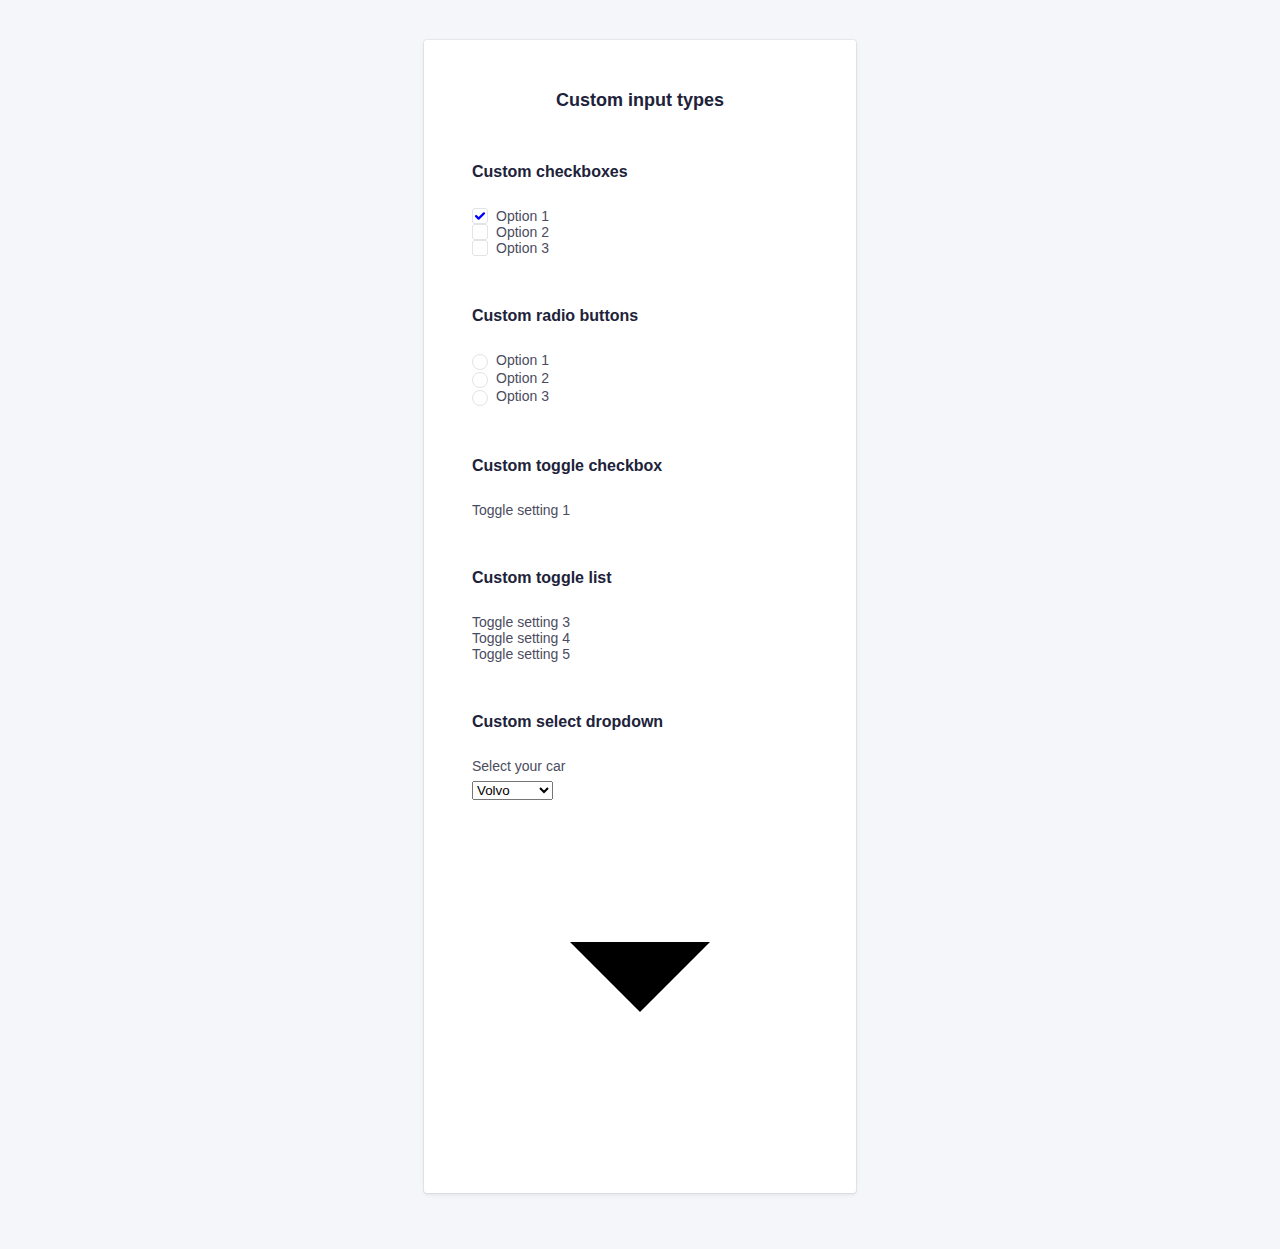
==== inputs.html @ 71c22b95 "les" ====
<!DOCTYPE html>
<html lang="en">
  <head>
    <meta charset="utf-8" />
    <meta http-equiv="x-ua-compatible" content="ie=edge" />
    <title>Blockport - Custom input types</title>
    <meta name="description" content="This is my HTML5 boilerplate." />
    <meta name="viewport" content="width=device-width, initial-scale=1.0" />
    <meta name="msapplication-TileColor" content="#3385FF" />
    <meta name="theme-color" content="#3385FF" />

    <link rel="apple-touch-icon" sizes="180x180" href="apple-touch-icon.png" />
    <link rel="icon" type="image/png" sizes="32x32" href="favicon-32x32.png" />
    <link rel="icon" type="image/png" sizes="16x16" href="favicon-16x16.png" />
    <link rel="manifest" href="site.webmanifest" />
    <link rel="mask-icon" href="safari-pinned-tab.svg" color="#3385FF" />

    <link rel="stylesheet" href="css/normalize.css" />
    <link rel="stylesheet" href="css/screen.css" />
    <script type="text/javascript">
      function togglePassword() {
        var passwordInput = document.querySelector(".js-password-input");

        if (passwordInput.type === "password") {
          passwordInput.type = "text";
        } else {
          passwordInput.type = "password";
        }
      }
    </script>
  </head>
  <body>
    <section class="o-row o-row--lg o-row--login o-row--beta">
      <div class="o-container u-max-width-xs">
        <form class="c-card" action="#">
          <div class="c-card__body">
            <h2 class="c-card__title">Custom input types</h2>
            <div class="o-section">
              <!-- Custom checkboxes -->
              <h5>Custom checkboxes</h5>
              <ul class="o-list c-option-list">
                <li
                  class="c-form-field c-form-field--option c-option-list__item"
                >
                  <input
                    class="o-hide-accessible c-option c-option--hidden"
                    type="checkbox"
                    id="checkbox1"
                    checked
                  />
                  <label
                    class="c-label c-label--option c-custom-option"
                    for="checkbox1"
                  >
                    <span
                      class="c-custom-option__fake-input c-custom-option__fake-input--checkbox"
                    >
                      <svg
                        class="c-custom-option__symbol"
                        xmlns="http://www.w3.org/2000/svg"
                        viewBox="0 0 9 6.75"
                      >
                        <path
                          d="M4.75,9.5a1,1,0,0,1-.707-.293l-2.25-2.25A1,1,0,1,1,3.207,5.543L4.75,7.086,8.793,3.043a1,1,0,0,1,1.414,1.414l-4.75,4.75A1,1,0,0,1,4.75,9.5"
                          transform="translate(-1.5 -2.75)"
                        />
                      </svg>
                    </span>
                    Option 1
                  </label>
                </li>
                <li
                  class="c-form-field c-form-field--option c-option-list__item"
                >
                  <input
                    class="o-hide-accessible c-option c-option--hidden"
                    type="checkbox"
                    id="checkbox2"
                  />
                  <label
                    class="c-label c-label--option c-custom-option"
                    for="checkbox2"
                  >
                    <span
                      class="c-custom-option__fake-input c-custom-option__fake-input--checkbox"
                    >
                      <svg
                        class="c-custom-option__symbol"
                        xmlns="http://www.w3.org/2000/svg"
                        viewBox="0 0 9 6.75"
                      >
                        <path
                          d="M4.75,9.5a1,1,0,0,1-.707-.293l-2.25-2.25A1,1,0,1,1,3.207,5.543L4.75,7.086,8.793,3.043a1,1,0,0,1,1.414,1.414l-4.75,4.75A1,1,0,0,1,4.75,9.5"
                          transform="translate(-1.5 -2.75)"
                        />
                      </svg>
                    </span>
                    Option 2
                  </label>
                </li>
                <li
                  class="c-form-field c-form-field--option c-option-list__item"
                >
                  <input
                    class="o-hide-accessible c-option c-option--hidden"
                    type="checkbox"
                    id="checkbox3"
                  />
                  <label
                    class="c-label c-label--option c-custom-option"
                    for="checkbox3"
                  >
                    <span
                      class="c-custom-option__fake-input c-custom-option__fake-input--checkbox"
                    >
                      <svg
                        class="c-custom-option__symbol"
                        xmlns="http://www.w3.org/2000/svg"
                        viewBox="0 0 9 6.75"
                      >
                        <path
                          d="M4.75,9.5a1,1,0,0,1-.707-.293l-2.25-2.25A1,1,0,1,1,3.207,5.543L4.75,7.086,8.793,3.043a1,1,0,0,1,1.414,1.414l-4.75,4.75A1,1,0,0,1,4.75,9.5"
                          transform="translate(-1.5 -2.75)"
                        />
                      </svg>
                    </span>
                    Option 3
                  </label>
                </li>
              </ul>
            </div>
            <div class="o-section">
              <!-- Custom radio buttons -->
              <h5>Custom radio buttons</h5>
              <ul class="o-list c-option-list">
                <li
                  class="c-form-field c-form-field--option c-option-list__item"
                >
                  <input
                    class="o-hide-accessible c-option c-option--hidden"
                    type="radio"
                    name="radios"
                    id="radio1"
                  />
                  <label
                    class="c-label c-label--option c-custom-option"
                    for="radio1"
                  >
                    <span
                      class="c-custom-option__fake-input c-custom-option__fake-input--radio"
                    >
                      <span class="c-custom-option__symbol"></span>
                    </span>
                    Option 1
                  </label>
                </li>
                <li
                  class="c-form-field c-form-field--option c-option-list__item"
                >
                  <input
                    class="o-hide-accessible c-option c-option--hidden"
                    type="radio"
                    name="radios"
                    id="radio2"
                  />
                  <label
                    class="c-label c-label--option c-custom-option"
                    for="radio2"
                  >
                    <span
                      class="c-custom-option__fake-input c-custom-option__fake-input--radio"
                    >
                      <span class="c-custom-option__symbol"></span>
                    </span>
                    Option 2
                  </label>
                </li>
                <li
                  class="c-form-field c-form-field--option c-option-list__item"
                >
                  <input
                    class="o-hide-accessible c-option c-option--hidden"
                    type="radio"
                    name="radios"
                    id="radio3"
                  />
                  <label
                    class="c-label c-label--option c-custom-option"
                    for="radio3"
                  >
                    <span
                      class="c-custom-option__fake-input c-custom-option__fake-input--radio"
                    >
                      <span class="c-custom-option__symbol"></span>
                    </span>
                    Option 3
                  </label>
                </li>
              </ul>
            </div>
            <div class="o-section">
              <!-- Custom toggle checkboxes -->
              <h5>Custom toggle checkbox</h5>
              <p class="c-form-field c-form-field--option">
                <input
                  class="o-hide-accessible c-option c-option--hidden"
                  type="checkbox"
                  id="toggle1"
                />
                <label
                  class="c-label c-label--option c-custom-toggle"
                  for="toggle1"
                >
                  <span class="c-custom-toggle__fake-input"> </span>
                  Toggle setting 1
                </label>
              </p>
            </div>
            <div class="o-section">
              <h5>Custom toggle list</h5>
              <ul class="o-list c-toggle-list">
                <li
                  class="c-form-field c-form-field--option c-toggle-list__item"
                >
                  <input
                    class="o-hide-accessible c-option c-option--hidden"
                    type="checkbox"
                    id="toggle3"
                  />
                  <label
                    class="c-label c-label--option c-custom-toggle c-custom-toggle--inverted"
                    for="toggle3"
                  >
                    <span class="c-custom-toggle__fake-input"> </span>
                    Toggle setting 3
                  </label>
                </li>
                <li
                  class="c-form-field c-form-field--option c-toggle-list__item"
                >
                  <input
                    class="o-hide-accessible c-option c-option--hidden"
                    type="checkbox"
                    id="toggle4"
                    checked
                  />
                  <label
                    class="c-label c-label--option c-custom-toggle c-custom-toggle--inverted"
                    for="toggle4"
                  >
                    <span class="c-custom-toggle__fake-input"> </span>
                    Toggle setting 4
                  </label>
                </li>
                <li
                  class="c-form-field c-form-field--option c-toggle-list__item"
                >
                  <input
                    class="o-hide-accessible c-option c-option--hidden"
                    type="checkbox"
                    id="toggle5"
                  />
                  <label
                    class="c-label c-label--option c-custom-toggle c-custom-toggle--inverted"
                    for="toggle5"
                  >
                    <span class="c-custom-toggle__fake-input"> </span>
                    Toggle setting 5
                  </label>
                </li>
              </ul>
            </div>
            <div class="o-section">
              <!-- Custom select -->
              <h5>Custom select dropdown</h5>
              <p class="c-form-field">
                <label class="c-label" for="select1"> Select your car </label>
                <span class="c-custom-select">
                  <select
                    class="c-custom-select__input"
                    class=""
                    name="select1"
                    id="select1"
                  >
                    <option value="volvo">Volvo</option>
                    <option value="saab">Saab</option>
                    <option value="mercedes">Mercedes</option>
                    <option value="audi">Audi</option>
                  </select>
                  <svg
                    class="c-custom-select__symbol"
                    xmlns="http://www.w3.org/2000/svg"
                    viewBox="0 0 24 24"
                  >
                    <path d="M7,10l5,5,5-5Z" />
                  </svg>
                </span>
              </p>
            </div>
          </div>
        </form>
      </div>
    </section>
  </body>
</html>
---- css/screen.css ----
/*------------------------------------*\
#FONTS
\*------------------------------------*/

@font-face {
  font-family: "Inter Web";
  font-weight: 400;
  src: url("../fonts/Inter-Regular.woff2") format("woff2");
}

@font-face {
  font-family: "Inter Web";
  font-weight: 600;
  src: url("../fonts/Inter-SemiBold.woff2") format("woff2");
}

/*------------------------------------*\
#Variables
\*------------------------------------*/

:root {
  /* colors */
  --global-color-alpha-light: #4f95ff;
  --global-color-alpha: #3385ff;
  --global-color-alpha-dark: #2e77e6;
  --global-color-alpha-x-dark: #1b4186;
  --global-color-alpha-transparent: #3385ffbf;
  --global-color-alpha-x-transparent: #3385ff4d;

  --global-color-neutral-xxxx-light: #f5f6fa;
  --global-color-neutral-xxx-light: #e2e3e7;
  --global-color-neutral-xx-light: #caccd4;
  --global-color-neutral-x-light: #b5b6c0;
  --global-color-neutral-light: #a0a1ad;
  --global-color-neutral: #8b8c9a;
  --global-color-neutral-dark: #757787;
  --global-color-neutral-x-dark: #606274;
  --global-color-neutral-xx-dark: #4b4c60;
  --global-color-neutral-xxx-dark: #35374d;
  --global-color-neutral-xxxx-dark: #20223a;

  /* border stuff */
  --global-borderRadius: 3px;
  --global-borderWidth: 1px;
  --global-input-backgroundColor: White;
  --global-input-color: var(--global-color-neutral-xxxx-dark);
  --global-input-borderColor: var(--global-color-neutral-xxx-light);
  --global-input-hover-borderColor: var(--global-color-neutral-xx-light);
  --global-input-focus-borderColor: var(--global-color-alpha);
  --global-input-boxShadow: 0 0 0 3px var(--global-color-alpha-x-transparent);

  /* transitions */
  --global-transitionTiming-alpha: 0.1s ease-out;
  --global-transition: opacity 200ms ease-in 100ms;

  /* Baseline settings */
  --global-baseline: 8px;
  --global-whitespace: calc(var(--global-baseline) * 3); /* = 24px */

  --global-whitespace-xs: calc(var(--global-baseline) / 2); /* = 4px */
  --global-whitespace-sm: calc(var(--global-baseline) * 1); /*  = 8px */
  --global-whitespace-md: calc(var(--global-baseline) * 2); /*  = 16px */
  --global-whitespace-lg: calc(var(--global-baseline) * 4); /*  = 32px */
  --global-whitespace-xl: calc(var(--global-whitespace) * 2); /*  = 48px */
  --global-whitespace-xxl: calc(var(--global-whitespace) * 3); /*  = 72px */
}

/*------------------------------------*\
#GENERIC
\*------------------------------------*/

/*
    Generic: Page
    ---
    Global page styles + universal box-sizing:
*/

html {
  font-size: 16px;
  line-height: 1.5;
  font-family: "Inter Web", Helvetica, arial, sans-serif;
  color: var(--global-color-neutral-xxxx-dark);
  background-color: var(--global-color-neutral-xxxx-light);
  box-sizing: border-box;
  -webkit-font-smoothing: antialiased;
  -moz-osx-font-smoothing: grayscale;
}

*,
*:before,
*:after {
  box-sizing: inherit;
}

/*
* Remove text-shadow in selection highlight:
* https://twitter.com/miketaylr/status/12228805301
*
* Customize the background color to match your design.
*/

::-moz-selection {
  background: var(--global-color-alpha);
  color: white;
  text-shadow: none;
}

::selection {
  background: var(--global-color-alpha);
  color: white;
  text-shadow: none;
}

/*------------------------------------*\
#Elements
\*------------------------------------*/

/*
Elements: Images
---
Default markup for images to make them responsive
*/

img {
  max-width: 100%;
  vertical-align: top;
}

/*
    Elements: typography
    ---
    Default markup for typographic elements
*/

h1,
h2,
h3 {
  font-weight: 700;
}

h1 {
  font-size: 36px;
  line-height: calc(var(--global-baseline) * 6);
  margin: 0 0 var(--global-whitespace);
}

h2 {
  font-size: 32px;
  line-height: calc(var(--global-baseline) * 5);
  margin: 0 0 var(--global-whitespace);
}

h3 {
  font-size: 26px;
  line-height: calc(var(--global-baseline) * 4);
  margin: 0 0 var(--global-whitespace);
}

h4,
h5,
h6 {
  font-size: 16px;
  font-weight: 600;
  line-height: calc(var(--global-baseline) * 3);
  margin: 0 0 var(--global-whitespace);
}

p,
ol,
ul,
dl,
table,
address,
figure {
  margin: 0 0 var(--global-whitespace);
}

ul,
ol {
  padding-left: var(--global-whitespace);
}

li ul,
li ol {
  margin-bottom: 0;
}

blockquote {
  font-style: normal;
  font-size: 23px;
  line-height: calc(var(--global-baseline) * 6);
  margin: 0 0 var(--global-whitespace);
}

blockquote * {
  font-size: inherit;
  line-height: inherit;
}

figcaption {
  font-weight: 400;
  font-size: 12px;
  line-height: calc(var(--global-baseline) * 2);
  margin-top: var(--global-whitespace-xxs);
}

hr {
  border: 0;
  height: var(--global-borderWidth);
  background: LightGrey;
  margin: 0 0 var(--global-whitespace);
}

a,
a:visited {
  transition: all var(--global-transitionTiming-alpha);
  color: var(--global-color-alpha);
  outline-color: var(--global-link-BoxShadowColor);
  outline-width: medium;
  outline-offset: 2px;
}

a:hover,
a:focus {
  color: var(--global-color-alpha-light);
}

a:active {
  color: var(--global-color-alpha-dark);
}

label,
input {
  display: block;
}

input::placeholder {
  color: var(--global-color-neutral-x-light);
}

/*------------------------------------*\
#OBJECTS
\*------------------------------------*/

/*
    Objects: Row
    ---
    Creates a horizontal row that stretches the viewport and adds padding around children
*/

.o-row {
  position: relative;
  padding: var(--global-whitespace) var(--global-whitespace) 0;
}

.o-row--login {
  min-height: 100vh;
  display: -webkit-flex;
  display: -ms-flex;
  display: flex;
  -ms-align-items: center;
  align-items: center;
}

/* size modifiers */

.o-row--lg {
  padding-top: var(--global-whitespace-lg);
  padding-bottom: var(--global-whitespace);
}

@media (min-width: 768px) {
  .o-row {
    padding-left: var(--global-whitespace-lg);
    padding-right: var(--global-whitespace-lg);
  }
}

/*
    Objects: Container
    ---
    Creates a horizontal container that sets de global max-width
*/

.o-container {
  margin-left: auto;
  margin-right: auto;
  max-width: 79.5em; /* 79.5 * 16px = 1272 */
  width: 100%;
}

/*
    Objects: section
    ---
    Creates vertical whitespace between adjacent sections inside a row
*/

.o-section {
  position: relative;
}

.o-section + .o-section {
  padding-top: var(--global-whitespace);
}

@media (min-width: 768px) {
  .o-section--lg + .o-section--lg,
  .o-section--xl + .o-section--xl {
    padding-top: var(--global-whitespace-lg);
  }
}

@media (min-width: 992px) {
  .o-section--xl + .o-section--xl {
    padding-top: var(--global-whitespace-xxl);
  }
}

/*
    Objects: Layout
    ---
    The layout object provides us with a column-style layout system. This object
    contains the basic structural elements, but classes should be complemented
    with width utilities
*/

.o-layout {
  display: -webkit-flex;
  display: -ms-flexbox;
  display: flex;
  flex-wrap: wrap;
}

.o-layout__item {
  width: 100%;
}

/* gutter modifiers, these affect o-layout__item too */

.o-layout--gutter {
  margin: 0 -12px;
}

.o-layout--gutter > .o-layout__item {
  padding: 0 12px;
}

.o-layout--gutter-sm {
  margin: 0 -6px;
}

.o-layout--gutter-sm > .o-layout__item {
  padding: 0 6px;
}

.o-layout--gutter-lg {
  margin: 0 calc(var(--global-whitespace) * -1);
}

.o-layout--gutter-lg > .o-layout__item {
  padding: 0 var(--global-whitespace);
}

.o-layout--gutter-xl {
  margin: 0 calc(var(--global-whitespace-lg) * -1);
}

.o-layout--gutter-xl > .o-layout__item {
  padding: 0 var(--global-whitespace-lg);
}

/* reverse horizontal row modifier */

.o-layout--row-reverse {
  flex-direction: row-reverse;
}

/* Horizontal alignment modifiers*/

.o-layout--justify-start {
  justify-content: flex-start;
}

.o-layout--justify-end {
  justify-content: flex-end;
}

.o-layout--justify-center {
  justify-content: center;
}

.o-layout--justify-space-around {
  justify-content: space-around;
}

.o-layout--justify-space-evenly {
  justify-content: space-evenly;
}

.o-layout--justify-space-between {
  justify-content: space-between;
}

/* Vertical alignment modifiers */

.o-layout--align-start {
  align-items: flex-start;
}

.o-layout--align-end {
  align-items: flex-end;
}

.o-layout--align-center {
  align-items: center;
}

.o-layout--align-baseline {
  align-items: baseline;
}

/* Vertical alignment modifiers that only work if there is one than one flex item */

.o-layout--align-content-start {
  align-content: start;
}

.o-layout--align-content-end {
  align-content: end;
}

.o-layout--align-content-center {
  align-content: center;
}

.o-layout--align-content-space-around {
  align-content: space-around;
}

.o-layout--align-content-space-between {
  align-content: space-between;
}

/*
    Objects: List
    ---
    Small reusable object to remove default list styling from lists
*/

.o-list {
  list-style: none;
  padding: 0;
}

/*
    Object: Button reset
    ---
    Small button reset object
*/

.o-button-reset {
  border: none;
  margin: 0;
  padding: 0;
  width: auto;
  overflow: visible;
  background: transparent;

  /* inherit font & color from ancestor */
  color: inherit;
  font: inherit;

  /* Normalize `line-height`. Cannot be changed from `normal` in Firefox 4+. */
  line-height: normal;

  /* Corrects font smoothing for webkit */
  -webkit-font-smoothing: inherit;
  -moz-osx-font-smoothing: inherit;

  /* Corrects inability to style clickable `input` types in iOS */
  -webkit-appearance: none;
}

/*
    Object: Hide accessible
    ---
    Accessibly hide any element
*/

.o-hide-accessible {
  position: absolute;
  width: 1px;
  height: 1px;
  padding: 0;
  margin: -1px;
  overflow: hidden;
  clip: rect(0, 0, 0, 0);
  border: 0;
}

/*------------------------------------*\
#COMPONENTS
\*------------------------------------*/

/*
    Component: Logo
    ---
    Website main logo
*/

.c-logo {
  height: var(--global-whitespace);
  display: flex;
  align-items: center;
  justify-content: center;
  margin-bottom: var(--global-whitespace-lg);
}

.c-logo__symbol {
  height: 100%;
}

.c-logo__path--1 {
  fill: var(--global-color-neutral-xxxx-dark);
}

.c-logo__path--2 {
  fill: var(--global-color-alpha);
}

.c-logo__path--3 {
  fill: var(--color-alpha-x-dark);
}

/*
    Component: Card
    ---
    Card with box shadow
*/

.c-card {
  background-color: White;
  margin-bottom: var(--global-whitespace);
  border-radius: var(--global-borderRadius);
  box-shadow: 0 0 0 var(--global-borderWidth) rgba(0, 0, 0, 0.05),
    0 2px 4px rgba(0, 0, 0, 0.075);
  overflow: hidden;
}

/* Add padding to child for more flexibility */
.c-card__body,
.c-card__footer {
  padding: var(--global-whitespace);
}

.c-card__footer {
  text-align: center;
  border-top: var(--global-borderWidth) solid
    var(--global-color-neutral-xxx-light);
}

.c-card__title {
  text-align: center;
  font-size: 18px;
  line-height: calc(var(--global-baseline) * 3);
  font-weight: 600;
}

/* This allows c-card__body and __footer to have equal padding everywhere */

.c-card__body > *:last-child,
.c-card__footer > *:last-child,
.c-card__body > *:last-child > *:last-child,
.c-card__footer > *:last-child > *:last-child {
  margin-bottom: 0;
}

@media (min-width: 27em) {
  .c-card__body {
    padding: var(--global-whitespace-xl);
  }

  .c-card__title {
    margin-bottom: var(--global-whitespace-xl);
  }
}

/*
    Component: Forms
    ---
    Everything form related here
*/

.c-form-field--option {
  display: -webkit-flex;
  display: -ms-flex;
  display: flex;
  -ms-align-items: center;
  align-items: center;
}

/*
    Component: Input
    ---
    Class to put on all input="text" like form inputs
*/

.c-input {
  -webkit-appearance: none;
  -moz-appearance: none;
  appearance: none;
  width: 100%;
  border: var(--global-borderWidth) solid var(--global-color-neutral-xxx-light);
  border-radius: var(--global-borderRadius);
  color: var(--global-color-neutral-xxxx-dark);
  background-color: White;
  font-family: inherit;
  font-size: 16px;
  line-height: calc(var(--global-baseline) * 3);
  padding: calc(var(--global-baseline) * 1.5 - var(--global-borderWidth))
    var(--global-whitespace-md);
  outline: none;
  transition: border var(--global-transition-timing-alpha);
}

.c-input:hover {
  border-color: var(--global-input-hover-borderColor);
}

.c-input:focus,
.c-input:active {
  border-color: var(--global-input-focus-borderColor);
  box-shadow: 0 0 0 3px var(--global-input-boxShadow);
}

/* option input for checkboxes and radio buttons */

.c-option {
  margin-right: var(--global-whitespace-sm);
}

.c-custom-option {
  display: flex;
  align-items: baseline;
}

.c-custom-option__symbol {
  /*display: block;*/
  opacity: 0;
  transition: var(--global-transition);
}

.c-custom-option__fake-input {
  display: flex;
  justify-content: center;
  align-items: center;
  width: 16px;
  height: 16px;
  border: 1px solid;
  border-color: var(--global-input-borderColor);
  margin-right: 8px;
  box-shadow: 0 0 0 3px var(--global-input-boxShadow);
}

.c-custom-option__fake-input--checkbox {
  border-radius: var(--global-borderRadius);
}

.c-custom-option__fake-input--radio {
  border-radius: 100%;
}

.c-custom-option__fake-input:hover {
  border: 2px solid;
  border-color: var(--global-input-hover-borderColor);
}

.c-custom-option__fake-input:focus,
.c-custom-option__fake-input:active {
  border: 2px solid;
  border-color: var(--global-color-alpha);
  box-shadow: 0 0 0 3px var(--global-input-boxShadow);
}

.c-custom-option__fake-input--checkbox .c-custom-option__symbol {
  width: 10px;
  height: 10px;
  color: var(--global-color-alpha);
}

.c-custom-option__fake-input--radio .c-custom-option__symbol {
  height: 6px;
  width: 6px;
  background-color: var(--global-color-alpha);
  border-radius: 100%;
}

.c-option--hidden:checked + .c-custom-option .c-custom-option__symbol {
  fill: blue;
  opacity: 1;
  transform: rotate(1turn);
}
.c-option--hidden:focus + .c-custom-option .c-custom-option__symbol {
  border-color: var(--global-input-focus-borderColor);
  box-shadow: 0 0 0 3px var(--global-input-boxShadow);
}
.c-option--hidden:active + .c-custom-option .c-custom-option__symbol {
  border-color: var(--global-input-focus-borderColor);
  box-shadow: 0 0 0 3px var(--global-input-boxShadow);
}

/*
    Component: Label
    ---
    Class to put on all form labels
*/

.c-label {
  margin-bottom: 0;
  font-size: 14px;
  padding-bottom: var(--global-whitespace-xs);
  line-height: calc(var(--global-baseline) * 2);
  color: var(--global-color-neutral-xx-dark);
}

.c-label--option {
  padding-bottom: 0;
}

/*
    Component: Button
    ---
    Class to put on form buttons or
*/

.c-button {
  font-size: 16px;
  font-weight: 700;
  border-radius: var(--global-borderRadius);
  border: var(--global-borderWidth) solid var(--global-color-alpha-dark);
  background-color: var(--global-color-alpha);
  color: #fff;
  padding: calc(var(--global-baseline) * 1.5 - var(--global-borderWidth))
    var(--global-whitespace-md);
  line-height: calc(var(--global-baseline) * 3);
  width: 100%;
  outline: none;
  transition: all var(--global-transition-timing-alpha);
}

.c-button:hover {
  background-color: var(--global-color-alpha-light);
}

.c-button:focus {
  box-shadow: 0 0 0 3px var(--global-color-alpha-x-transparent);
}

.c-button:active {
  background-color: var(--global-color-alpha-dark);
  box-shadow: none;
}

/*------------------------------------*\
#UTILITIES
\*------------------------------------*/

/*
    Utilities: color
    ---
    Utility classes to put specific colors onto elements
*/

.u-color-neutral {
  color: var(--global-color-neutral);
}

.u-color-neutral-dark {
  color: var(--global-color-neutral-dark);
}

/*
    Utilities: spacing
    ---
    Utility classes to put specific margins and paddings onto elements
*/

.u-pt-clear {
  padding-top: 0 !important;
}

.u-mb-clear {
  margin-bottom: 0 !important;
}

.u-mb-xs {
  margin-bottom: var(--global-whitespace-xs) !important;
}

.u-mb-sm {
  margin-bottom: var(--global-whitespace-sm) !important;
}

.u-mb-md {
  margin-bottom: var(--global-whitespace-md) !important;
}

.u-mb-lg {
  margin-bottom: var(--global-whitespace-lg) !important;
}

.u-mb-xl {
  margin-bottom: var(--global-whitespace-xl) !important;
}

.u-mb-xl {
  margin-bottom: var(--global-whitespace-xl) !important;
}

/*
    Utilities: max-width
    ---
    Utility classes to put specific max widths onto elements
*/

.u-max-width-xs {
  max-width: 27em !important;
}

.u-max-width-sm {
  max-width: 39em !important;
}

.u-max-width-md {
  max-width: 50em !important;
}

.u-max-width-lg {
  max-width: 63.5em !important;
}

.u-max-width-none {
  max-width: none !important;
}

/*
    Utilities: align
    ---
    Utility classes align text or components
*/

.u-align-text-center {
  text-align: center;
}

.u-align-center {
  margin: 0 auto;
}

/*
    Utilities: text
    Utility classes to create smaller or bigger test
*/

.u-text-sm {
  font-size: 14px;
}

/*
    Utility: Widths
    ---
    Utility classes to put specific widths onto elements
    Will be mostly used on o-layout__item
*/

.u-width-auto {
  width: auto !important;
}

.u-1-of-2 {
  width: 50% !important;
}

.u-1-of-3 {
  width: 33.3333333333% !important;
}

.u-2-of-3 {
  width: 66.6666666667% !important;
}

.u-1-of-4 {
  width: 25% !important;
}

.u-3-of-4 {
  width: 75% !important;
}

.u-1-of-5 {
  width: 20% !important;
}

.u-2-of-5 {
  width: 40% !important;
}

.u-3-of-5 {
  width: 60% !important;
}

.u-4-of-5 {
  width: 80% !important;
}

.u-1-of-6 {
  width: 16.6666666667% !important;
}

.u-5-of-6 {
  width: 83.3333333333% !important;
}

@media (min-width: 576px) {
  .u-1-of-2-bp1 {
    width: 50% !important;
  }
  .u-1-of-3-bp1 {
    width: 33.3333333333% !important;
  }
  .u-2-of-3-bp1 {
    width: 66.6666666667% !important;
  }
  .u-1-of-4-bp1 {
    width: 25% !important;
  }
  .u-3-of-4-bp1 {
    width: 75% !important;
  }
  .u-1-of-5-bp1 {
    width: 20% !important;
  }
  .u-2-of-5-bp1 {
    width: 40% !important;
  }
  .u-3-of-5-bp1 {
    width: 60% !important;
  }
  .u-4-of-5-bp1 {
    width: 80% !important;
  }
  .u-1-of-6-bp1 {
    width: 16.6666666667% !important;
  }
  .u-5-of-6-bp1 {
    width: 83.3333333333% !important;
  }
}

@media (min-width: 768px) {
  .u-1-of-2-bp2 {
    width: 50% !important;
  }
  .u-1-of-3-bp2 {
    width: 33.3333333333% !important;
  }
  .u-2-of-3-bp2 {
    width: 66.6666666667% !important;
  }
  .u-1-of-4-bp2 {
    width: 25% !important;
  }
  .u-3-of-4-bp2 {
    width: 75% !important;
  }
  .u-1-of-5-bp2 {
    width: 20% !important;
  }
  .u-2-of-5-bp2 {
    width: 40% !important;
  }
  .u-3-of-5-bp2 {
    width: 60% !important;
  }
  .u-4-of-5-bp2 {
    width: 80% !important;
  }
  .u-1-of-6-bp2 {
    width: 16.6666666667% !important;
  }
  .u-5-of-6-bp2 {
    width: 83.3333333333% !important;
  }
}

@media (min-width: 992px) {
  .u-1-of-2-bp3 {
    width: 50% !important;
  }
  .u-1-of-3-bp3 {
    width: 33.3333333333% !important;
  }
  .u-2-of-3-bp3 {
    width: 66.6666666667% !important;
  }
  .u-1-of-4-bp3 {
    width: 25% !important;
  }
  .u-3-of-4-bp3 {
    width: 75% !important;
  }
  .u-1-of-5-bp3 {
    width: 20% !important;
  }
  .u-2-of-5-bp3 {
    width: 40% !important;
  }
  .u-3-of-5-bp3 {
    width: 60% !important;
  }
  .u-4-of-5-bp3 {
    width: 80% !important;
  }
  .u-1-of-6-bp3 {
    width: 16.6666666667% !important;
  }
  .u-5-of-6-bp3 {
    width: 83.3333333333% !important;
  }
}

@media (min-width: 1200px) {
  .u-1-of-2-bp4 {
    width: 50% !important;
  }
  .u-1-of-3-bp4 {
    width: 33.3333333333% !important;
  }
  .u-2-of-3-bp4 {
    width: 66.6666666667% !important;
  }
  .u-1-of-4-bp4 {
    width: 25% !important;
  }
  .u-3-of-4-bp4 {
    width: 75% !important;
  }
  .u-1-of-5-bp4 {
    width: 20% !important;
  }
  .u-2-of-5-bp4 {
    width: 40% !important;
  }
  .u-3-of-5-bp4 {
    width: 60% !important;
  }
  .u-4-of-5-bp4 {
    width: 80% !important;
  }
  .u-1-of-6-bp4 {
    width: 16.6666666667% !important;
  }
  .u-5-of-6-bp4 {
    width: 83.3333333333% !important;
  }
}

/*------------------------------------*\
#MEDIA
\*------------------------------------*/

/*
    Media Queries
    ---
    EXAMPLE Media Queries for Responsive Design.
    These examples override the primary ('mobile first') styles.
    USE THEM INLINE!
*/

/* Extra small devices (portrait phones, less than 576px)
No media query since this is the default in mobile first design
*/

/* Small devices (landscape phones, 576px and up)
@media (min-width: 576px) {}
*/

/* Medium devices (tablets, 768px and up)
@media (min-width: 768px) {}
*/

/* Large devices (landscape tablets, desktops, 992px and up)
@media (min-width: 992px) {}
*/

/* Extra large devices (large desktops, 1200px and up)
@media (min-width: 1200px) {}
*/

/*
    Print styles.
    ---
    Inlined to avoid the additional HTTP request:
    http://www.phpied.com/delay-loading-your-print-css/
*/

@media print {
  *,
  *:before,
  *:after {
    background: transparent !important;
    color: #000 !important;
    /* Black prints faster:
        http://www.sanbeiji.com/archives/953 */
    box-shadow: none !important;
    text-shadow: none !important;
  }
  a,
  a:visited {
    text-decoration: underline;
  }
  a[href]:after {
    content: " (" attr(href) ")";
  }
  abbr[title]:after {
    content: " (" attr(title) ")";
  }
  /*
    * Don't show links that are fragment identifiers,
    * or use the `javascript:` pseudo protocol
    */
  a[href^="#"]:after,
  a[href^="javascript:"]:after {
    content: "";
  }
  pre {
    white-space: pre-wrap !important;
  }
  pre,
  blockquote {
    border: 1px solid #999;
    page-break-inside: avoid;
  }
  /*
    * Printing Tables:
    * http://css-discuss.incutio.com/wiki/Printing_Tables
    */
  thead {
    display: table-header-group;
  }
  tr,
  img {
    page-break-inside: avoid;
  }
  p,
  h2,
  h3 {
    orphans: 3;
    widows: 3;
  }
  h2,
  h3 {
    page-break-after: avoid;
  }
}
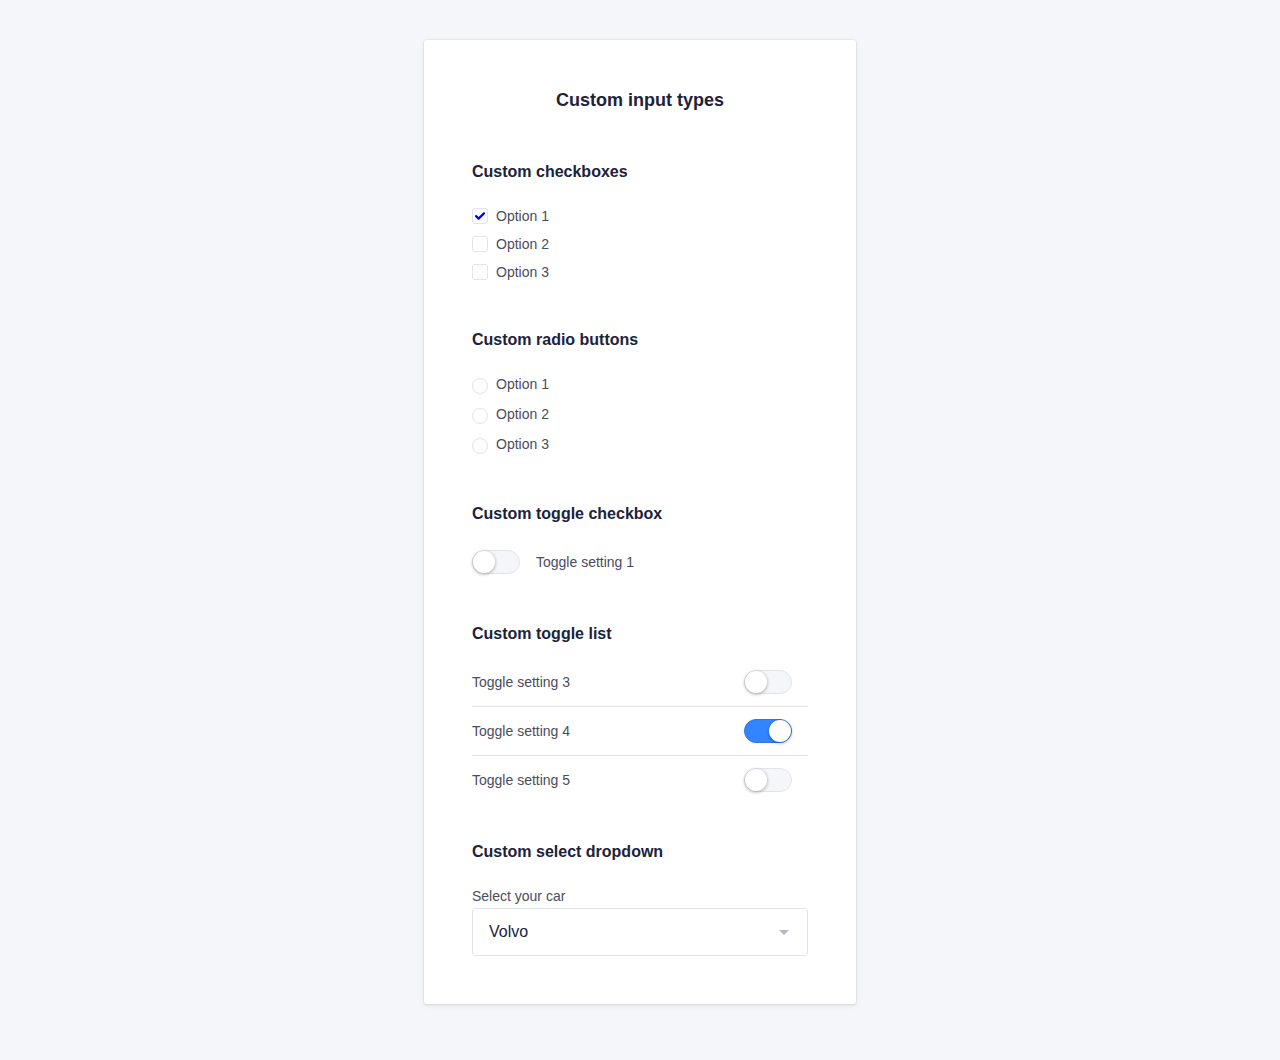
==== commit 23fa6dc3: "finished" ====
--- a/inputs.html
+++ b/inputs.html
@@ -17,17 +17,6 @@
 
     <link rel="stylesheet" href="css/normalize.css" />
     <link rel="stylesheet" href="css/screen.css" />
-    <script type="text/javascript">
-      function togglePassword() {
-        var passwordInput = document.querySelector(".js-password-input");
-
-        if (passwordInput.type === "password") {
-          passwordInput.type = "text";
-        } else {
-          passwordInput.type = "password";
-        }
-      }
-    </script>
   </head>
   <body>
     <section class="o-row o-row--lg o-row--login o-row--beta">
@@ -201,7 +190,7 @@
             <div class="o-section">
               <!-- Custom toggle checkboxes -->
               <h5>Custom toggle checkbox</h5>
-              <p class="c-form-field c-form-field--option">
+              <p>
                 <input
                   class="o-hide-accessible c-option c-option--hidden"
                   type="checkbox"
@@ -218,26 +207,22 @@
             </div>
             <div class="o-section">
               <h5>Custom toggle list</h5>
-              <ul class="o-list c-toggle-list">
-                <li
-                  class="c-form-field c-form-field--option c-toggle-list__item"
-                >
+              <ul class="o-list c-custom-toggle-list">
+                <li class="c-custom-toggle-list__item">
                   <input
                     class="o-hide-accessible c-option c-option--hidden"
                     type="checkbox"
                     id="toggle3"
                   />
                   <label
-                    class="c-label c-label--option c-custom-toggle c-custom-toggle--inverted"
+                    class="c-label c-label--option c-custom-toggle c-toggle__label--inverted"
                     for="toggle3"
                   >
                     <span class="c-custom-toggle__fake-input"> </span>
                     Toggle setting 3
                   </label>
                 </li>
-                <li
-                  class="c-form-field c-form-field--option c-toggle-list__item"
-                >
+                <li class="c-custom-toggle-list__item">
                   <input
                     class="o-hide-accessible c-option c-option--hidden"
                     type="checkbox"
@@ -245,23 +230,21 @@
                     checked
                   />
                   <label
-                    class="c-label c-label--option c-custom-toggle c-custom-toggle--inverted"
+                    class="c-label c-label--option c-custom-toggle c-toggle__label--inverted"
                     for="toggle4"
                   >
                     <span class="c-custom-toggle__fake-input"> </span>
                     Toggle setting 4
                   </label>
                 </li>
-                <li
-                  class="c-form-field c-form-field--option c-toggle-list__item"
-                >
+                <li class="c-custom-toggle-list__item">
                   <input
                     class="o-hide-accessible c-option c-option--hidden"
                     type="checkbox"
                     id="toggle5"
                   />
                   <label
-                    class="c-label c-label--option c-custom-toggle c-custom-toggle--inverted"
+                    class="c-label c-label--option c-custom-toggle c-toggle__label--inverted"
                     for="toggle5"
                   >
                     <span class="c-custom-toggle__fake-input"> </span>
@@ -277,7 +260,7 @@
                 <label class="c-label" for="select1"> Select your car </label>
                 <span class="c-custom-select">
                   <select
-                    class="c-custom-select__input"
+                    class="c-input c-custom-select__input"
                     class=""
                     name="select1"
                     id="select1"
--- a/css/screen.css
+++ b/css/screen.css
@@ -27,6 +27,7 @@
   --global-color-alpha-transparent: #3385ffbf;
   --global-color-alpha-x-transparent: #3385ff4d;
 
+  --global-color-neutral-xxxxx-light:#FFFFFF;
   --global-color-neutral-xxxx-light: #f5f6fa;
   --global-color-neutral-xxx-light: #e2e3e7;
   --global-color-neutral-xx-light: #caccd4;
@@ -63,6 +64,10 @@
   --global-whitespace-lg: calc(var(--global-baseline) * 4); /*  = 32px */
   --global-whitespace-xl: calc(var(--global-whitespace) * 2); /*  = 48px */
   --global-whitespace-xxl: calc(var(--global-whitespace) * 3); /*  = 72px */
+
+  /* darkmode */
+  --global-page-color: var(--color-neutral-xxxx-dark);
+  --global-page-backgroundColor: var(--color-neutral-xxxx-light);
 }
 
 /*------------------------------------*\
@@ -79,7 +84,7 @@
   font-size: 16px;
   line-height: 1.5;
   font-family: "Inter Web", Helvetica, arial, sans-serif;
-  color: var(--global-color-neutral-xxxx-dark);
+  color: var(--html--color,var(--global-color-neutral-xxxx-dark));
   background-color: var(--global-color-neutral-xxxx-light);
   box-sizing: border-box;
   -webkit-font-smoothing: antialiased;
@@ -519,17 +524,16 @@
 .c-logo__symbol {
   height: 100%;
 }
-
 .c-logo__path--1 {
-  fill: var(--global-color-neutral-xxxx-dark);
+  fill: var(--logo__path--1--fill, var(--global-color-neutral-xxxx-dark));
 }
 
 .c-logo__path--2 {
-  fill: var(--global-color-alpha);
+  fill: var(--logo__path--2--fill, var(--global-color-alpha));
 }
 
 .c-logo__path--3 {
-  fill: var(--color-alpha-x-dark);
+  fill: var(--logo__path--3--fill, var(--global-color-alpha-x-dark));
 }
 
 /*
@@ -539,7 +543,7 @@
 */
 
 .c-card {
-  background-color: White;
+  background-color:var(--card--bg, var(--global-color-neutral-xxxxx-light));
   margin-bottom: var(--global-whitespace);
   border-radius: var(--global-borderRadius);
   box-shadow: 0 0 0 var(--global-borderWidth) rgba(0, 0, 0, 0.05),
@@ -551,12 +555,14 @@
 .c-card__body,
 .c-card__footer {
   padding: var(--global-whitespace);
+  overflow: auto; /* Fix margin collapse */
 }
 
 .c-card__footer {
   text-align: center;
   border-top: var(--global-borderWidth) solid
     var(--global-color-neutral-xxx-light);
+  background-color:var(--card__footer--bg, var(--global-color-neutral-xxxxx-light));
 }
 
 .c-card__title {
@@ -612,8 +618,11 @@
   width: 100%;
   border: var(--global-borderWidth) solid var(--global-color-neutral-xxx-light);
   border-radius: var(--global-borderRadius);
-  color: var(--global-color-neutral-xxxx-dark);
-  background-color: White;
+
+  color:var(--input--color,var(--global-color-neutral-xxxx-dark));
+  background-color:var(--input--bg,var(--global-color-neutral-xxxxx-light));
+  border-color: var(--input--border-color,var(--global-color-neutral-xxx-light));
+  
   font-family: inherit;
   font-size: 16px;
   line-height: calc(var(--global-baseline) * 3);
@@ -720,7 +729,7 @@
   font-size: 14px;
   padding-bottom: var(--global-whitespace-xs);
   line-height: calc(var(--global-baseline) * 2);
-  color: var(--global-color-neutral-xx-dark);
+  color:var(--label--color,var(--global-color-neutral-xx-dark));
 }
 
 .c-label--option {
@@ -761,6 +770,138 @@
   box-shadow: none;
 }
 
+.c-option-list{
+  margin-bottom: 24px;
+}
+.c-option-list__item{
+  margin-bottom: 12px;
+}
+
+/*
+    Component: Custom Toggle
+    ---
+    Class to put on custom toggle buttons
+*/
+
+.c-custom-toggle-list {
+  --toggle-list-borderColor: var(--global-color-neutral-xxx-light);
+  margin-bottom: var(--global-whitespace);
+}
+
+.c-custom-toggle-list__item {
+  margin-bottom: calc(var(--global-whitespace) / 2);
+}
+
+.c-custom-toggle-list__item + .c-custom-toggle-list__item {
+  padding-top: calc(var(--global-whitespace) / 2);
+  border-top: 1px solid var(--toggle-list-borderColor);
+}
+
+.c-custom-toggle {
+  --toggle-backgroundColor: var(--global-color-neutral-xxxx-light);
+  --toggle-checked-borderColor: var(--global-color-alpha-dark);
+  --toggle-checked-backgroundColor: var(--global-color-alpha);
+  --toggle-focus-boxShadow: var(--global-input-focus-boxShadow);
+  --toggle__switch-backgroundColor: White;
+  --toggle__switch-checked-backgroundColor: White;
+  --toggle__switch-transition: all var(--global-transitionTiming-alpha);
+  display: flex;
+  align-items: center;
+}
+
+.c-toggle__label--inverted {
+  flex-direction: row-reverse;
+  justify-content: space-between;
+}
+
+.c-custom-toggle__fake-input {
+  display: block;
+  height: 24px;
+  width: 48px;
+  margin-right: var(--global-whitespace-md);
+  background-color: var(--toggle-backgroundColor);
+  border-radius: 32px;
+  border: var(--global-borderWidth) solid
+    var(--toggle-borderColor, var(--global-input-borderColor));
+  transition: all var(--global-transitionTiming-alpha);
+  box-shadow: var(--toggle-boxShadow, 0);
+}
+
+.c-custom-toggle--inverted .c-custom-toggle__fake-input {
+  margin-right: 0;
+}
+
+.c-custom-toggle__fake-input::after {
+  position: relative;
+  display: block;
+  content: "";
+  height: 22px;
+  width: 22px;
+  border-radius: 22px;
+  box-shadow: 0 1px 3px 1px rgba(0, 0, 0, 0.2);
+  background-color: var(--toggle__switch-backgroundColor);
+  transition: var(--toggle__switch-transition);
+}
+
+/* focused and active state */
+
+.c-option--hidden:focus + .c-custom-toggle,
+.c-option--hidden:active + .c-custom-toggle {
+  --toggle-borderColor: var(--global-input-focus-borderColor);
+  --toggle-boxShadow: var(--toggle-focus-boxShadow);
+}
+
+/* checked state */
+
+.c-option--hidden:checked + .c-custom-toggle {
+  --toggle-backgroundColor: var(--toggle-checked-backgroundColor);
+  --toggle-borderColor: var(--toggle-checked-borderColor);
+  --toggle__switch-backgroundColor: var(
+    --toggle__switch-checked-backgroundColor
+  );
+}
+
+.c-option--hidden:checked
+  + .c-custom-toggle
+  .c-custom-toggle__fake-input::after {
+  transform: translate(24px, 0);
+}
+
+/* special active state */
+
+.c-option--hidden:active
+  + .c-custom-toggle
+  .c-custom-toggle__fake-input::after {
+  width: 28px;
+}
+
+.c-option--hidden:active:checked
+  + .c-custom-toggle
+  .c-custom-toggle__fake-input::after {
+  margin-left: -6px;
+}
+
+/*
+    Component: Custom Select
+    ---
+    Custom select dropdown
+*/
+
+.c-custom-select {
+  display: block;
+  position: relative;
+}
+
+.c-custom-select__symbol {
+  width: var(--global-whitespace);
+  height: var(--global-whitespace);
+  position: absolute;
+  top: calc(var(--global-whitespace) / 2);
+  right: calc(var(--global-whitespace) / 2);
+  pointer-events: none;
+  fill: var(--global-color-neutral-x-light);
+}
+
 /*------------------------------------*\
 #UTILITIES
 \*------------------------------------*/
@@ -1076,6 +1217,37 @@
     These examples override the primary ('mobile first') styles.
     USE THEM INLINE!
 */
+
+@media (prefers-color-scheme: dark) {
+  html {
+      background-color: var(--global-color-neutral-xxxx-dark);
+  }
+  .c-logo {
+    --logo__path--1--fill: var(--global-color-neutral-xxxxx-light);
+    --logo__path--2--fill: var(--logo__path--1--fill);
+    --logo__path--3--fill: var(--logo__path--1--fill);
+  }
+  .c-card{
+    --card--bg:var(--global-color-neutral-xxx-dark);
+  }
+  .c-card__footer{
+    --card__footer--bg:var(--global-color-neutral-xxx-dark);
+  }
+  html{
+    --html--color:var(--global-color-neutral-xxxxx-light);
+  }
+  .c-label{
+    --label--color:var(--global-color-neutral-x-light);
+  }
+  .c-input{
+    --input-color:var(--global-color-neutral-dark);
+    --input--bg:var(--global-color-neutral-xxxx-dark);
+    --input--border-color:var(--global-color-neutral-xxxx-dark);
+  }
+}
+
+
+
 
 /* Extra small devices (portrait phones, less than 576px)
 No media query since this is the default in mobile first design
